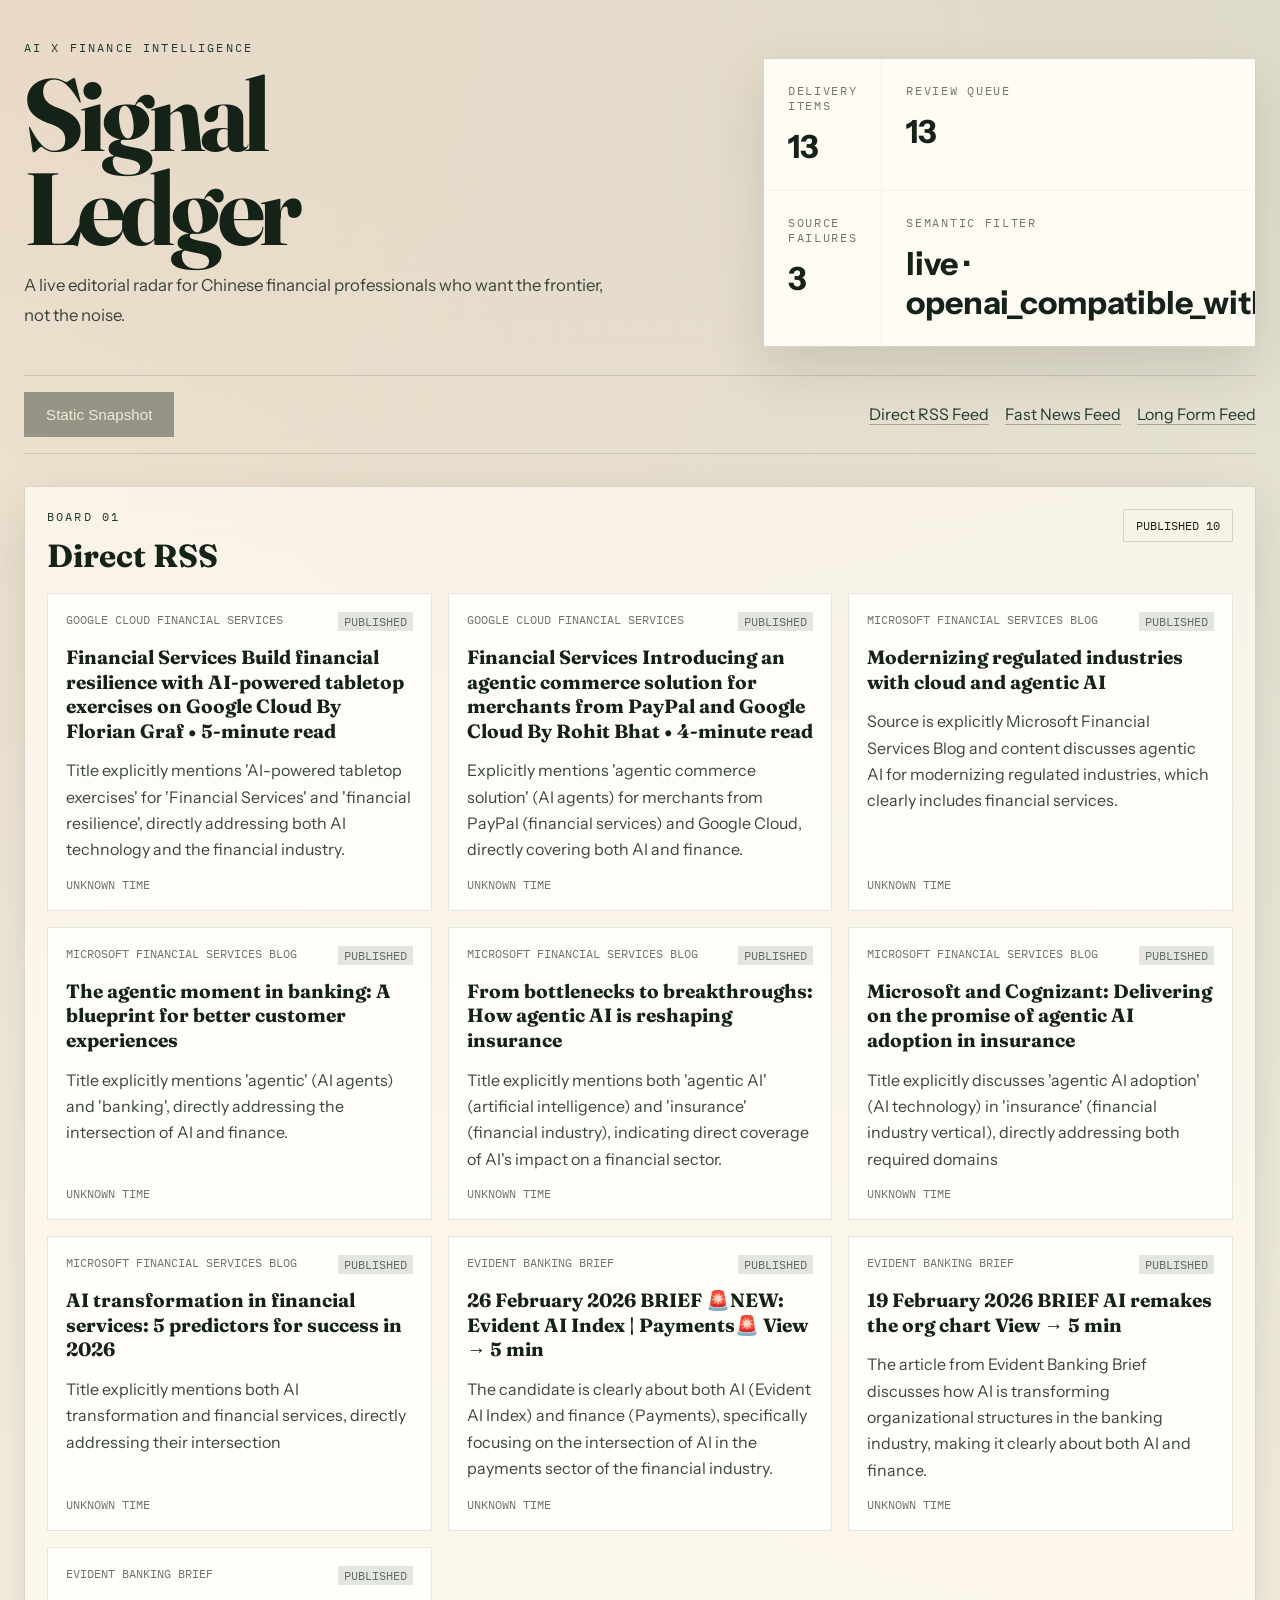
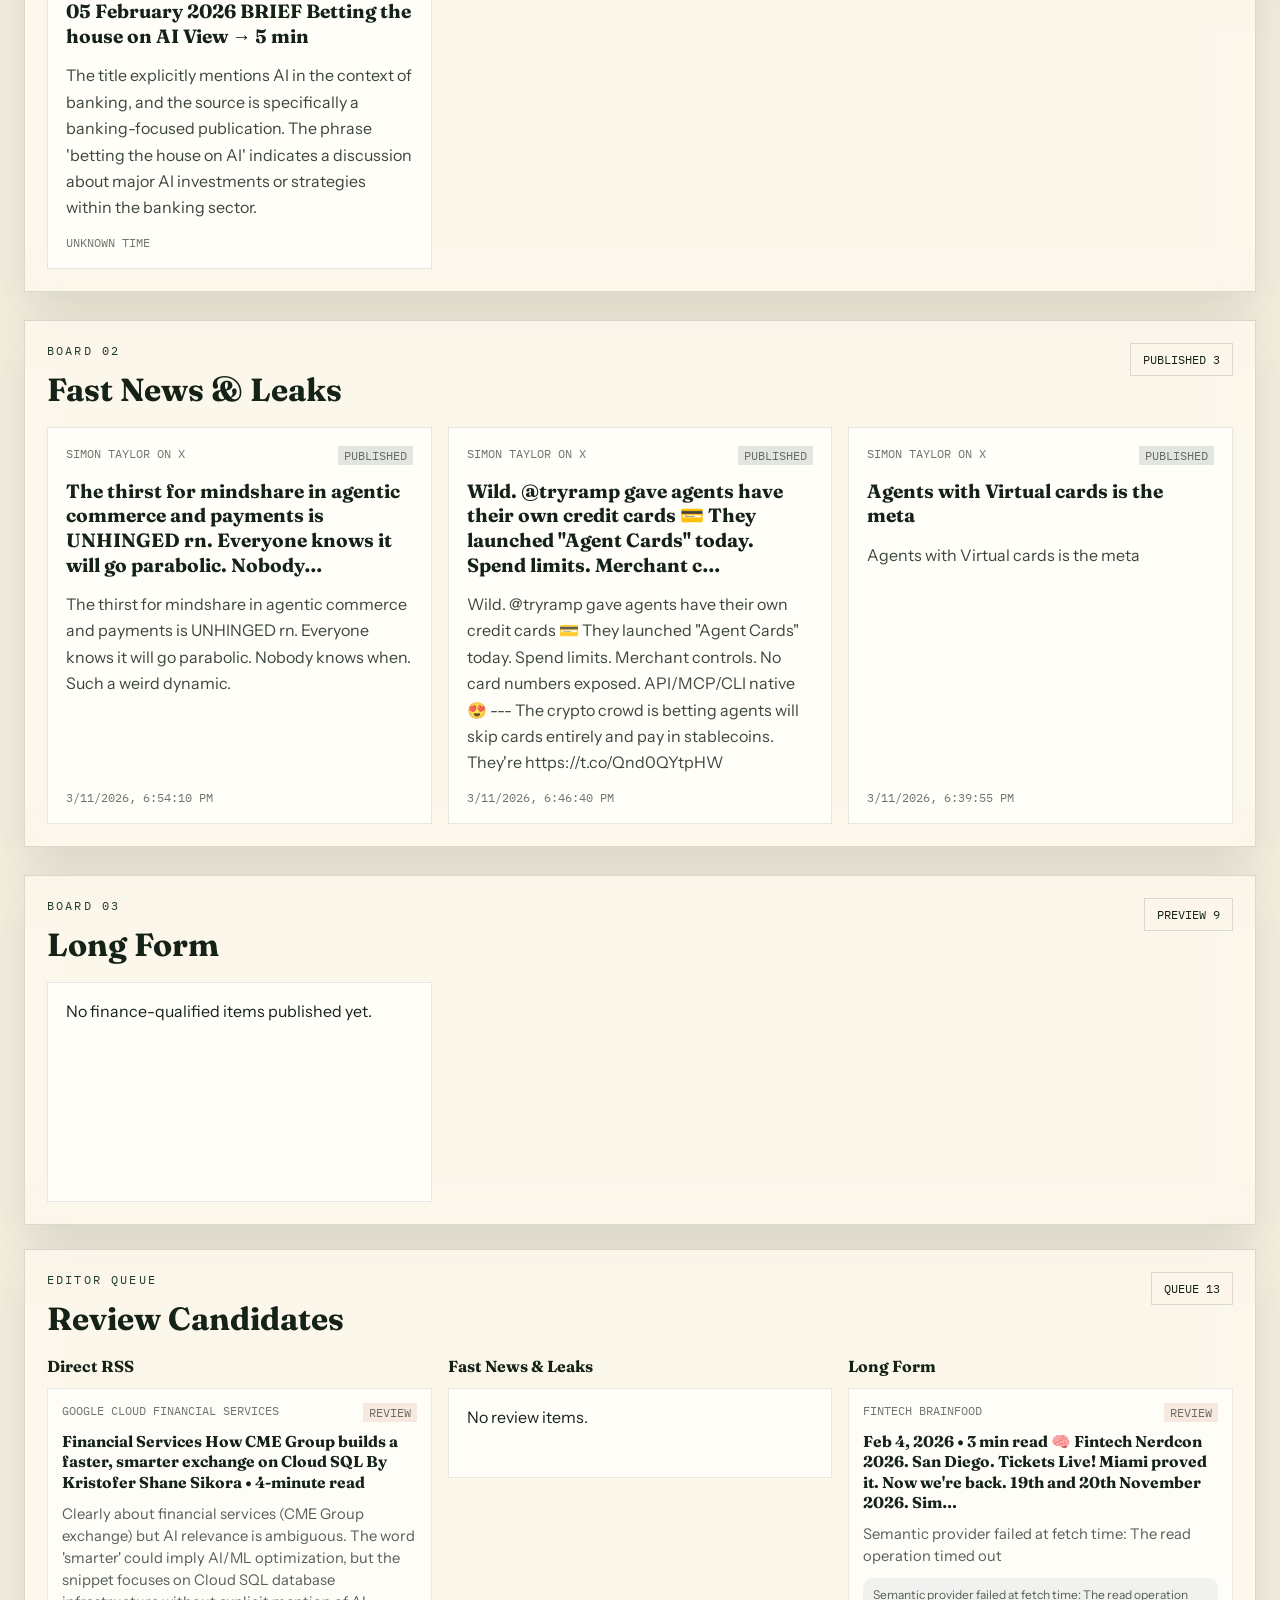
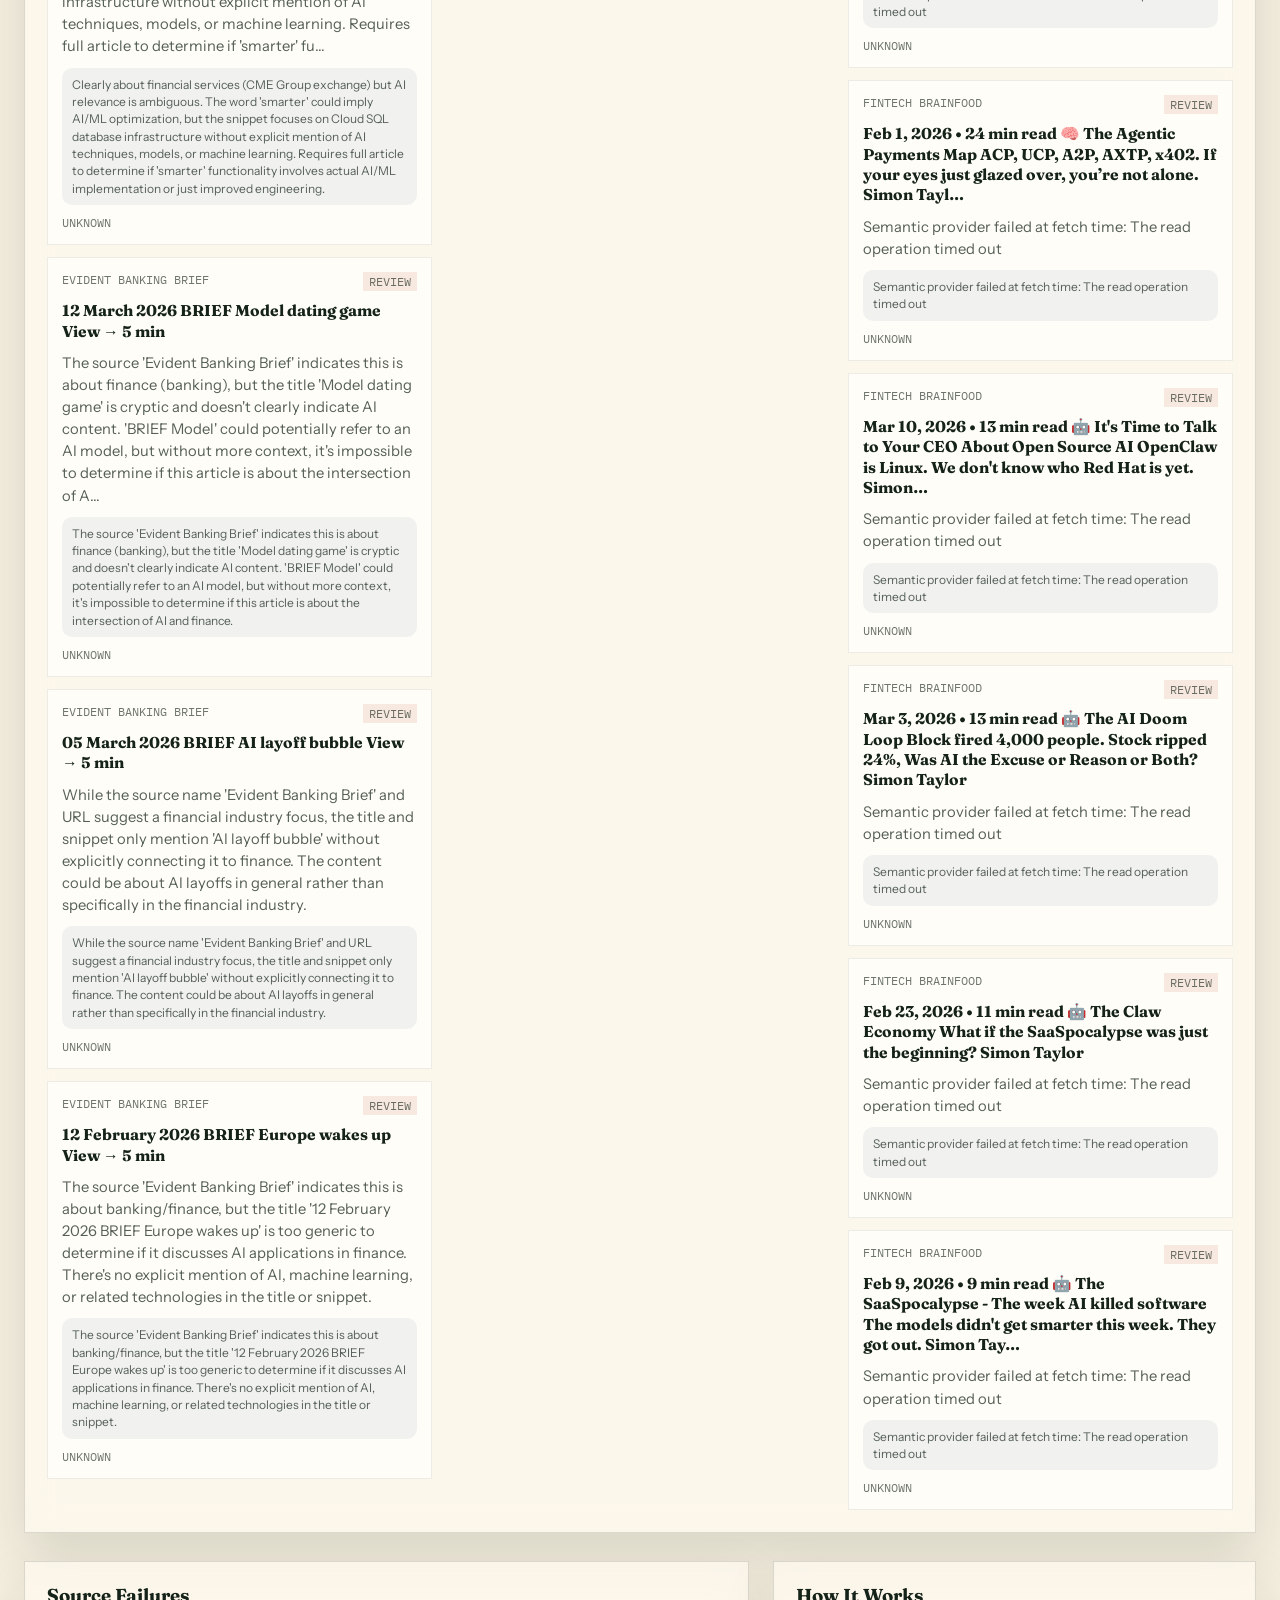
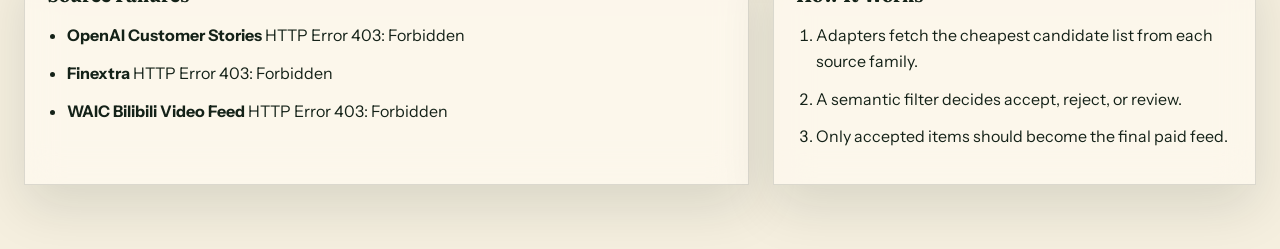
==== docs/index.html @ e7117d26 "Publish latest AI x Finance snapshot" ====
<!doctype html>
<html lang="en">
  <head>
    <meta charset="UTF-8" />
    <meta name="viewport" content="width=device-width, initial-scale=1.0" />
    <title>Signal Ledger</title>
    <link rel="preconnect" href="https://fonts.googleapis.com" />
    <link rel="preconnect" href="https://fonts.gstatic.com" crossorigin />
    <link
      href="https://fonts.googleapis.com/css2?family=Fraunces:opsz,wght@9..144,500;9..144,700&family=IBM+Plex+Mono:wght@400;500&family=Instrument+Sans:wght@400;500;600&display=swap"
      rel="stylesheet"
    />
    <link rel="stylesheet" href="./assets/styles.css" />
  </head>
  <body>
    <div class="noise"></div>
    <main class="shell">
      <section class="hero">
        <div class="hero-copy">
          <p class="eyebrow">AI x Finance Intelligence</p>
          <h1>Signal Ledger</h1>
          <p class="lede">
            A live editorial radar for Chinese financial professionals who want
            the frontier, not the noise.
          </p>
        </div>
        <div class="hero-panel">
          <div class="stat">
            <span class="stat-label">Delivery Items</span>
            <strong id="total-delivery">0</strong>
          </div>
          <div class="stat">
            <span class="stat-label">Review Queue</span>
            <strong id="total-review">0</strong>
          </div>
          <div class="stat">
            <span class="stat-label">Source Failures</span>
            <strong id="total-failures">0</strong>
          </div>
          <div class="stat">
            <span class="stat-label">Semantic Filter</span>
            <strong id="provider-status">offline</strong>
          </div>
        </div>
      </section>

      <section class="controls">
        <button id="refresh-button" class="primary">Refresh Pipeline</button>
        <div class="feed-links">
          <a href="./feeds/direct_rss.xml" target="_blank">Direct RSS Feed</a>
          <a href="./feeds/fast_news_and_leaks.xml" target="_blank">Fast News Feed</a>
          <a href="./feeds/long_form.xml" target="_blank">Long Form Feed</a>
        </div>
      </section>

      <section class="boards">
        <article class="board">
          <div class="board-head">
            <div>
              <p class="board-tag">Board 01</p>
              <h2>Direct RSS</h2>
            </div>
            <span class="board-status" id="direct-status">Preview</span>
          </div>
          <div class="card-grid" id="direct_rss"></div>
        </article>

        <article class="board">
          <div class="board-head">
            <div>
              <p class="board-tag">Board 02</p>
              <h2>Fast News & Leaks</h2>
            </div>
            <span class="board-status" id="fast-status">Preview</span>
          </div>
          <div class="card-grid" id="fast_news_and_leaks"></div>
        </article>

        <article class="board">
          <div class="board-head">
            <div>
              <p class="board-tag">Board 03</p>
              <h2>Long Form</h2>
            </div>
            <span class="board-status" id="long-status">Preview</span>
          </div>
          <div class="card-grid" id="long_form"></div>
        </article>
      </section>

      <section class="boards secondary-boards">
        <article class="board review-board">
          <div class="board-head">
            <div>
              <p class="board-tag">Editor Queue</p>
              <h2>Review Candidates</h2>
            </div>
            <span class="board-status" id="review-status">Queue</span>
          </div>
          <div class="review-grid">
            <div class="review-column">
              <h3>Direct RSS</h3>
              <div class="mini-grid" id="direct_rss_review"></div>
            </div>
            <div class="review-column">
              <h3>Fast News & Leaks</h3>
              <div class="mini-grid" id="fast_news_and_leaks_review"></div>
            </div>
            <div class="review-column">
              <h3>Long Form</h3>
              <div class="mini-grid" id="long_form_review"></div>
            </div>
          </div>
        </article>
      </section>

      <section class="footer-panels">
        <article class="panel">
          <h3>Source Failures</h3>
          <ul id="failures"></ul>
        </article>
        <article class="panel">
          <h3>How It Works</h3>
          <ol>
            <li>Adapters fetch the cheapest candidate list from each source family.</li>
            <li>A semantic filter decides accept, reject, or review.</li>
            <li>Only accepted items should become the final paid feed.</li>
          </ol>
        </article>
      </section>
    </main>
    <script src="./assets/app.js" defer></script>
  </body>
</html>
---- docs/assets/styles.css ----
:root {
  --paper: #f5efdf;
  --ink: #142218;
  --forest: #1f3a2f;
  --oxide: #bc5f3c;
  --line: rgba(20, 34, 24, 0.14);
  --panel: rgba(255, 250, 240, 0.72);
  --shadow: 0 22px 50px rgba(20, 34, 24, 0.12);
}

* {
  box-sizing: border-box;
}

body {
  margin: 0;
  font-family: "Instrument Sans", "Avenir Next", sans-serif;
  background:
    radial-gradient(circle at top left, rgba(188, 95, 60, 0.12), transparent 28%),
    radial-gradient(circle at top right, rgba(31, 58, 47, 0.1), transparent 32%),
    var(--paper);
  color: var(--ink);
}

.noise {
  position: fixed;
  inset: 0;
  pointer-events: none;
  opacity: 0.08;
  background-image:
    linear-gradient(rgba(20, 34, 24, 0.12) 1px, transparent 1px),
    linear-gradient(90deg, rgba(20, 34, 24, 0.08) 1px, transparent 1px);
  background-size: 24px 24px;
  mask-image: radial-gradient(circle at center, black, transparent 80%);
}

.shell {
  max-width: 1320px;
  margin: 0 auto;
  padding: 40px 24px 64px;
}

.hero {
  display: grid;
  grid-template-columns: 1.3fr 0.9fr;
  gap: 28px;
  align-items: end;
}

.eyebrow,
.board-tag {
  margin: 0 0 12px;
  text-transform: uppercase;
  letter-spacing: 0.18em;
  font-size: 12px;
  color: var(--forest);
  font-family: "IBM Plex Mono", monospace;
}

h1,
h2,
h3,
h4 {
  font-family: "Fraunces", "Iowan Old Style", serif;
  margin: 0;
}

h1 {
  font-size: clamp(3.6rem, 8vw, 6.8rem);
  line-height: 0.92;
  letter-spacing: -0.05em;
  max-width: 8ch;
}

.lede {
  max-width: 54ch;
  margin-top: 16px;
  font-size: 1.05rem;
  line-height: 1.75;
  color: rgba(20, 34, 24, 0.82);
}

.hero-panel,
.board,
.panel {
  background: var(--panel);
  border: 1px solid var(--line);
  box-shadow: var(--shadow);
  backdrop-filter: blur(18px);
}

.hero-panel {
  display: grid;
  grid-template-columns: repeat(2, 1fr);
  gap: 1px;
  overflow: hidden;
}

.stat {
  padding: 24px;
  background: rgba(255, 252, 246, 0.92);
}

.stat-label {
  display: block;
  margin-bottom: 14px;
  font-size: 12px;
  text-transform: uppercase;
  letter-spacing: 0.14em;
  color: rgba(20, 34, 24, 0.6);
  font-family: "IBM Plex Mono", monospace;
}

.stat strong {
  font-size: 2rem;
}

.controls {
  display: flex;
  justify-content: space-between;
  align-items: center;
  gap: 16px;
  margin: 28px 0 32px;
  padding: 16px 0;
  border-top: 1px solid var(--line);
  border-bottom: 1px solid var(--line);
}

.primary {
  border: none;
  background: var(--ink);
  color: var(--paper);
  padding: 14px 22px;
  font-size: 0.95rem;
  cursor: pointer;
}

.primary:hover {
  background: var(--forest);
}

.primary:disabled {
  cursor: not-allowed;
  opacity: 0.72;
  background: rgba(20, 34, 24, 0.55);
}

.feed-links {
  display: flex;
  gap: 16px;
  flex-wrap: wrap;
}

.feed-links a {
  color: var(--forest);
  text-decoration: none;
  border-bottom: 1px solid rgba(31, 58, 47, 0.35);
}

.boards {
  display: grid;
  gap: 28px;
}

.secondary-boards {
  margin-top: 24px;
}

.board {
  padding: 22px;
}

.board-head {
  display: flex;
  justify-content: space-between;
  gap: 16px;
  align-items: flex-start;
  margin-bottom: 18px;
}

.board-head h2 {
  font-size: 2rem;
}

.board-status {
  padding: 8px 12px;
  border: 1px solid var(--line);
  font-family: "IBM Plex Mono", monospace;
  font-size: 12px;
  text-transform: uppercase;
}

.card-grid {
  display: grid;
  grid-template-columns: repeat(3, minmax(0, 1fr));
  gap: 16px;
}

.review-grid {
  display: grid;
  grid-template-columns: repeat(3, minmax(0, 1fr));
  gap: 16px;
}

.review-column h3 {
  margin-bottom: 12px;
  font-size: 1rem;
}

.mini-grid {
  display: grid;
  gap: 12px;
}

.card,
.empty {
  min-height: 220px;
  padding: 18px;
  background: rgba(255, 254, 250, 0.88);
  border: 1px solid rgba(20, 34, 24, 0.1);
  text-decoration: none;
  color: inherit;
  display: flex;
  flex-direction: column;
  gap: 14px;
  transition: transform 180ms ease, border-color 180ms ease;
}

.mini-card {
  padding: 14px;
  min-height: 140px;
  background: rgba(255, 254, 250, 0.82);
  border: 1px solid rgba(20, 34, 24, 0.08);
  text-decoration: none;
  color: inherit;
  display: flex;
  flex-direction: column;
  gap: 10px;
}

.card:hover {
  transform: translateY(-2px);
  border-color: rgba(188, 95, 60, 0.5);
}

.mini-card h4 {
  font-size: 0.98rem;
  line-height: 1.3;
}

.mini-card p {
  margin: 0;
  line-height: 1.5;
  color: rgba(20, 34, 24, 0.72);
  flex: 1;
  font-size: 0.92rem;
}

.empty.compact {
  min-height: 90px;
}

.card-meta,
.card-foot {
  display: flex;
  justify-content: space-between;
  gap: 12px;
  font-size: 12px;
  font-family: "IBM Plex Mono", monospace;
  text-transform: uppercase;
  color: rgba(20, 34, 24, 0.62);
}

.card h4 {
  font-size: 1.2rem;
  line-height: 1.28;
}

.card p {
  margin: 0;
  line-height: 1.65;
  color: rgba(20, 34, 24, 0.84);
  flex: 1;
}

.reason {
  padding: 8px 10px;
  border-radius: 10px;
  background: rgba(140, 156, 184, 0.12);
  color: rgba(20, 34, 24, 0.7);
  font-size: 12px;
  line-height: 1.45;
}

.bucket {
  padding: 2px 6px;
}

.bucket-published {
  background: rgba(31, 58, 47, 0.12);
}

.bucket-review {
  background: rgba(188, 95, 60, 0.12);
}

.footer-panels {
  display: grid;
  grid-template-columns: 1.2fr 0.8fr;
  gap: 24px;
  margin-top: 28px;
}

.panel {
  padding: 22px;
}

.panel ul,
.panel ol {
  margin: 16px 0 0;
  padding-left: 20px;
}

.panel li {
  margin-bottom: 12px;
  line-height: 1.6;
}

@media (max-width: 980px) {
  .hero,
  .footer-panels,
  .card-grid,
  .review-grid {
    grid-template-columns: 1fr;
  }

  .controls {
    flex-direction: column;
    align-items: flex-start;
  }
}
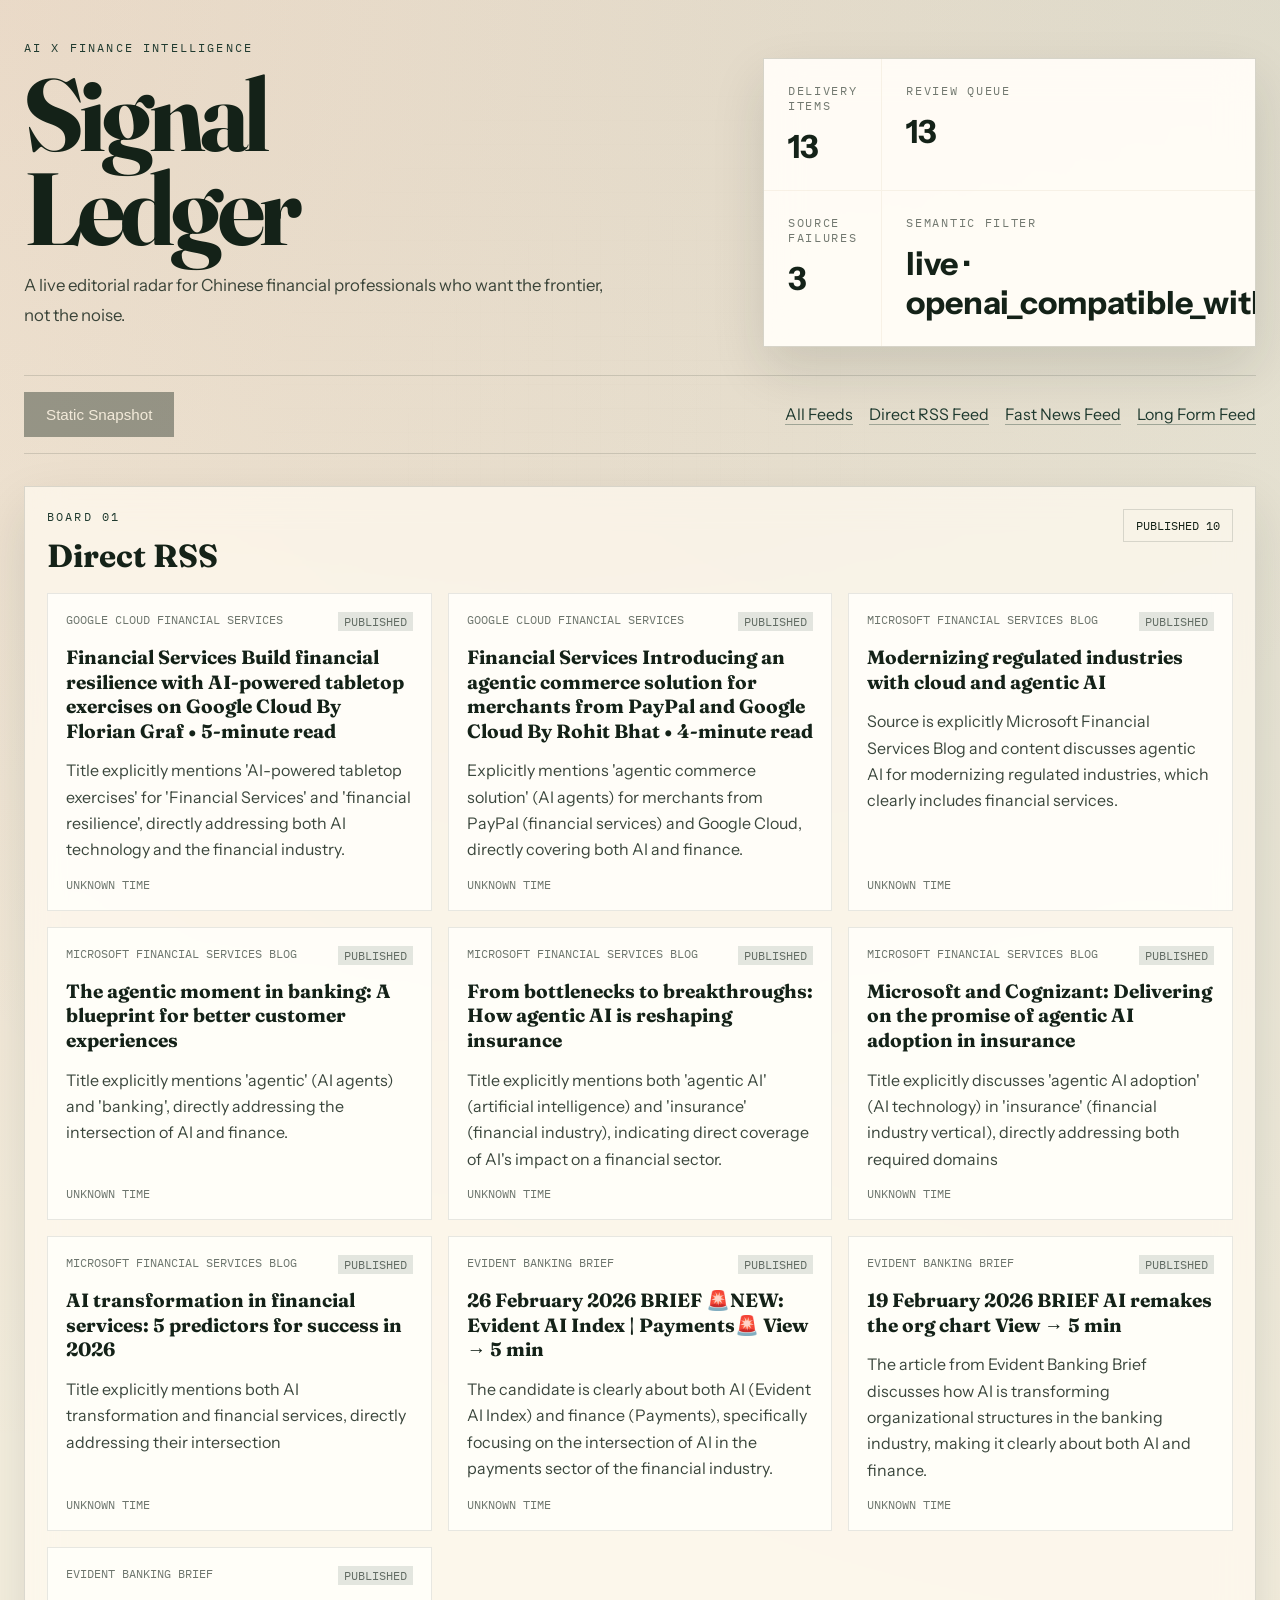
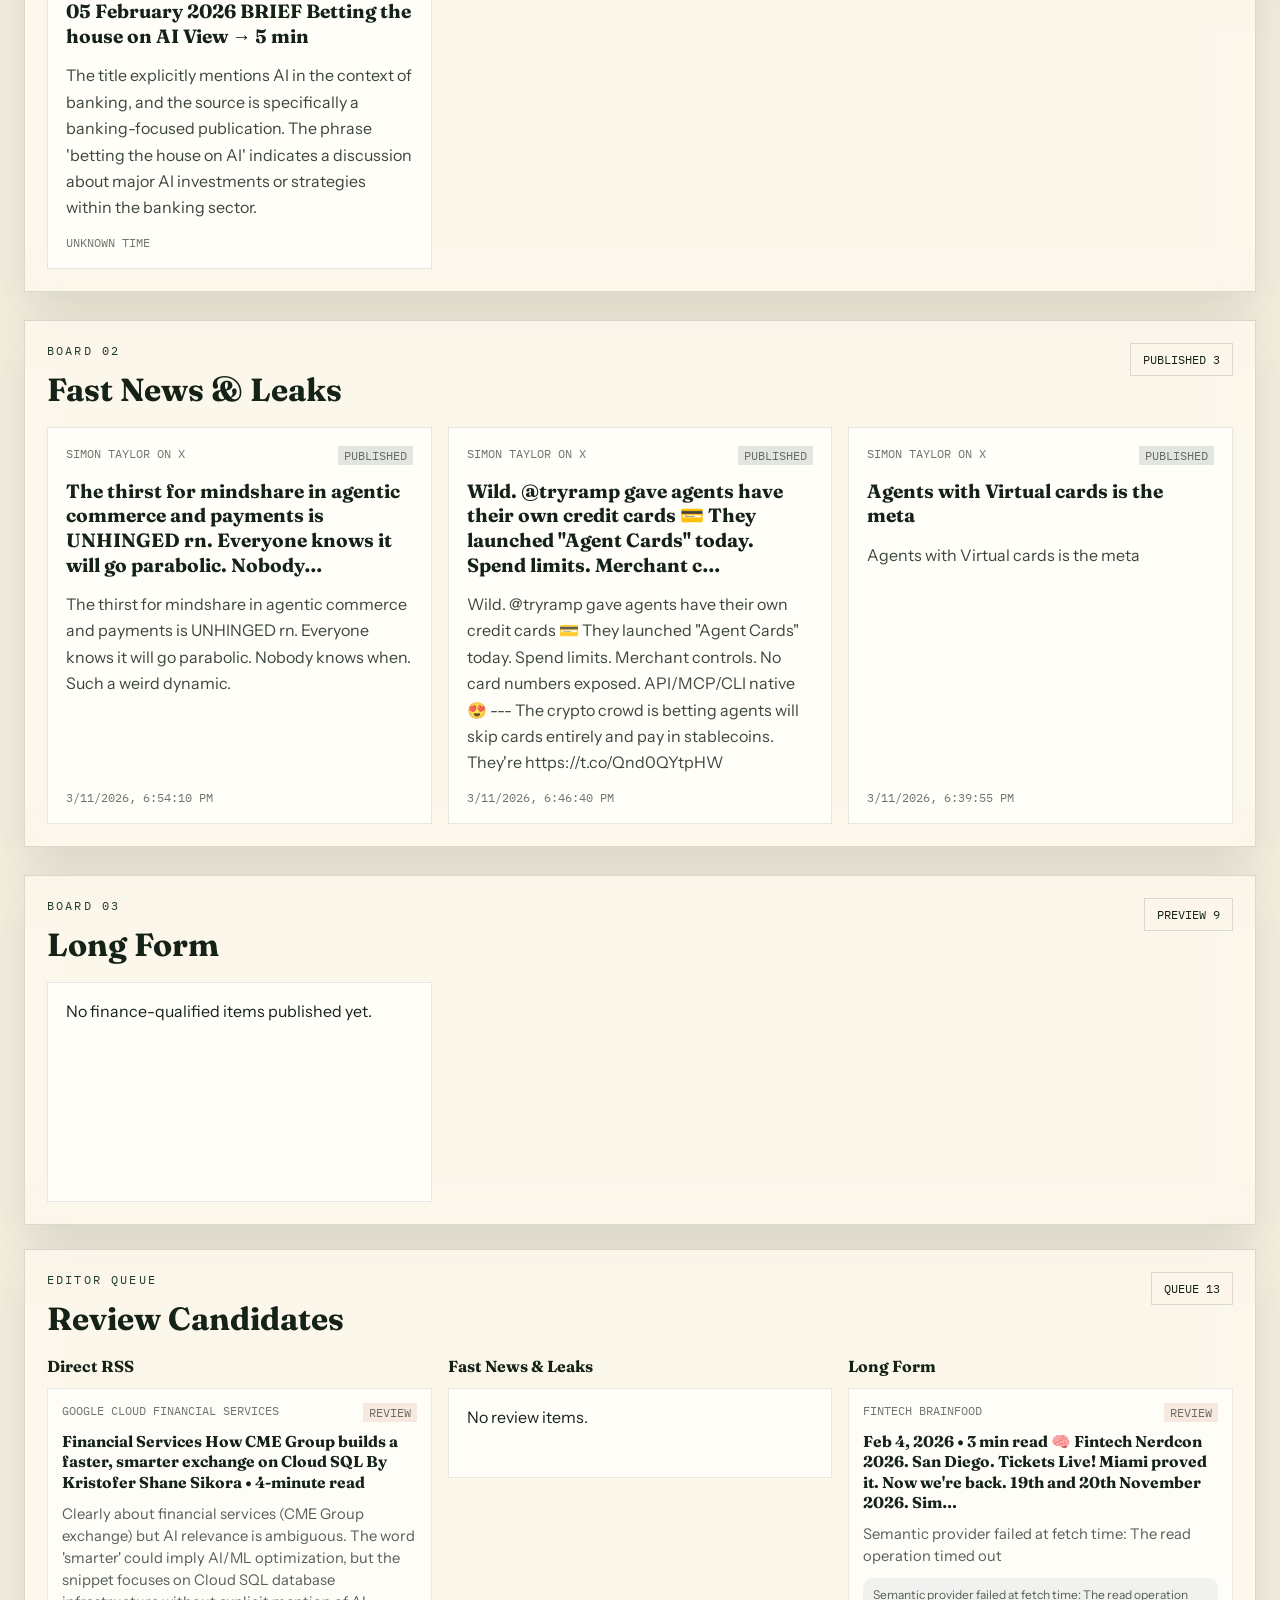
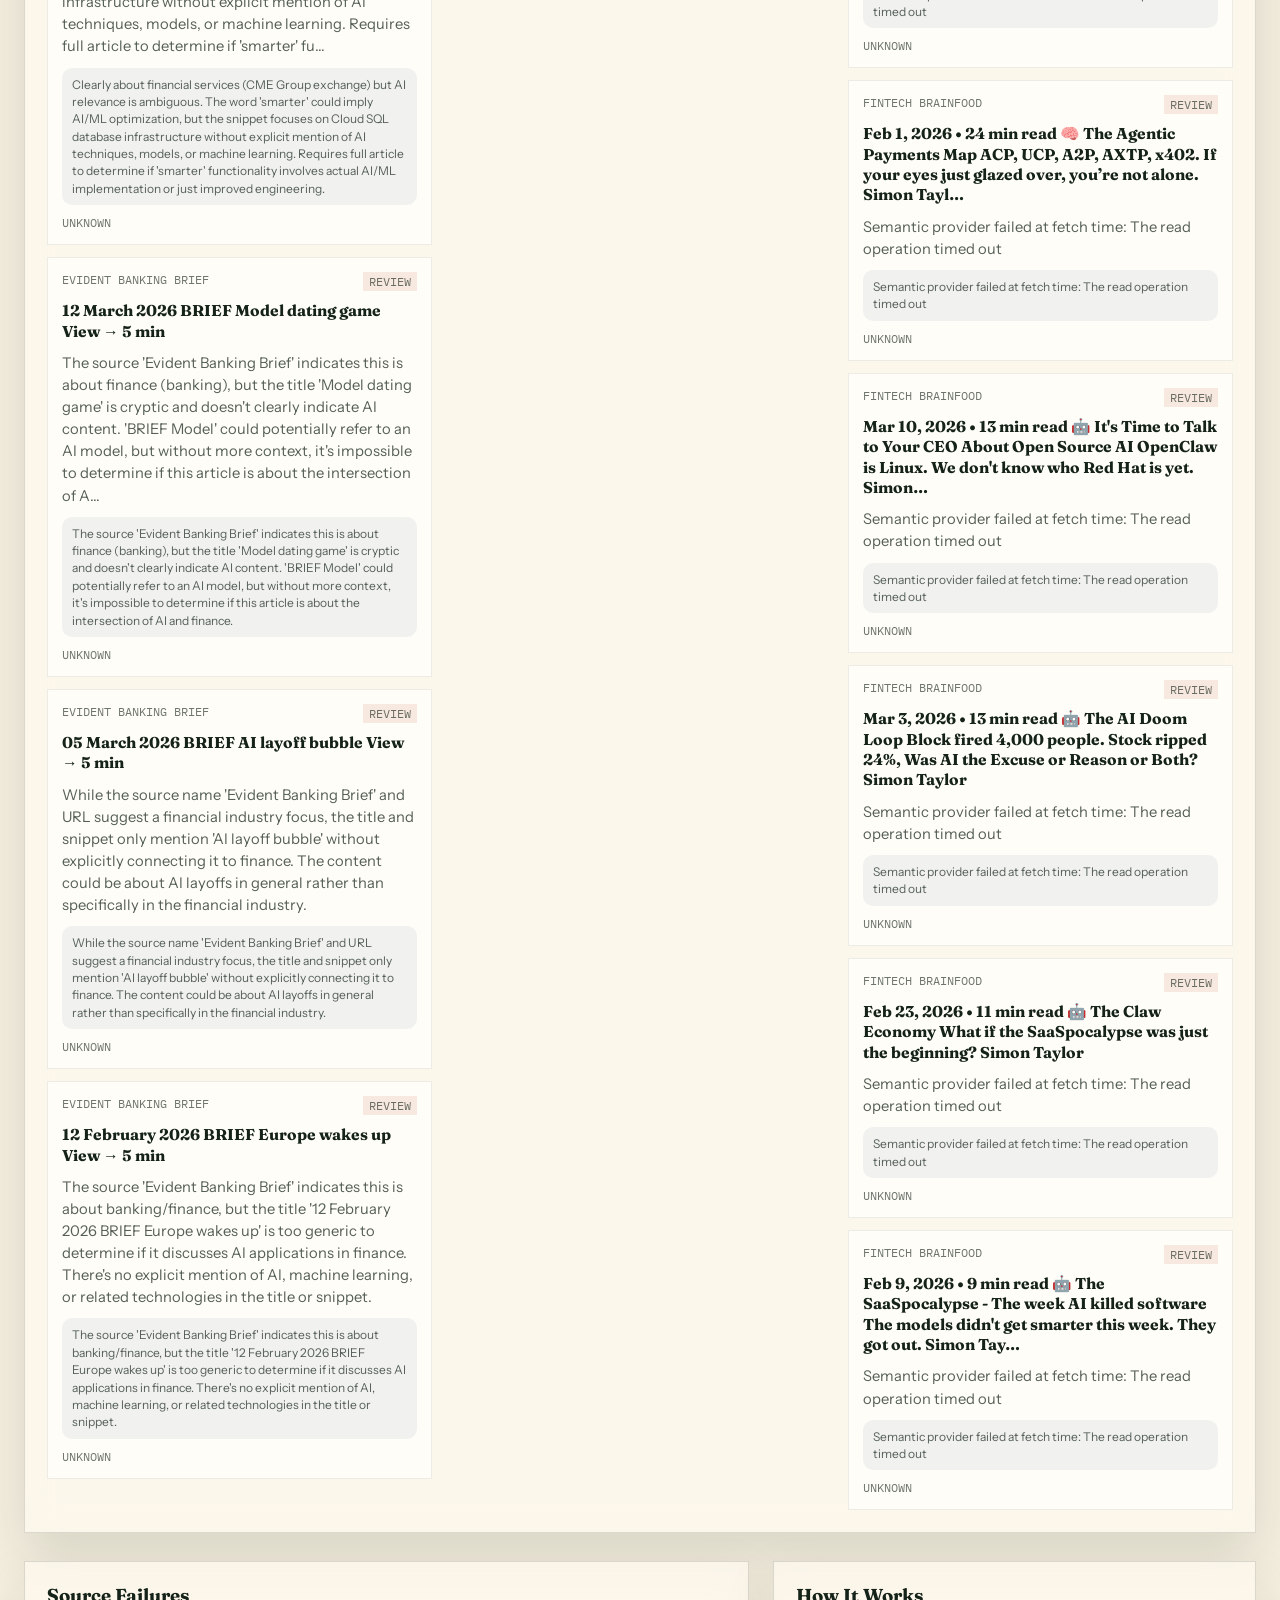
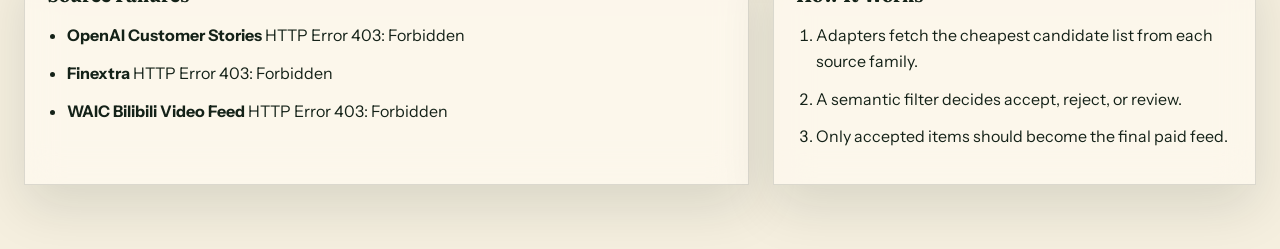
==== commit c537cdf5: "Add combined all feed" ====
--- a/docs/index.html
+++ b/docs/index.html
@@ -47,6 +47,7 @@
       <section class="controls">
         <button id="refresh-button" class="primary">Refresh Pipeline</button>
         <div class="feed-links">
+          <a href="./feeds/all.xml" target="_blank">All Feeds</a>
           <a href="./feeds/direct_rss.xml" target="_blank">Direct RSS Feed</a>
           <a href="./feeds/fast_news_and_leaks.xml" target="_blank">Fast News Feed</a>
           <a href="./feeds/long_form.xml" target="_blank">Long Form Feed</a>
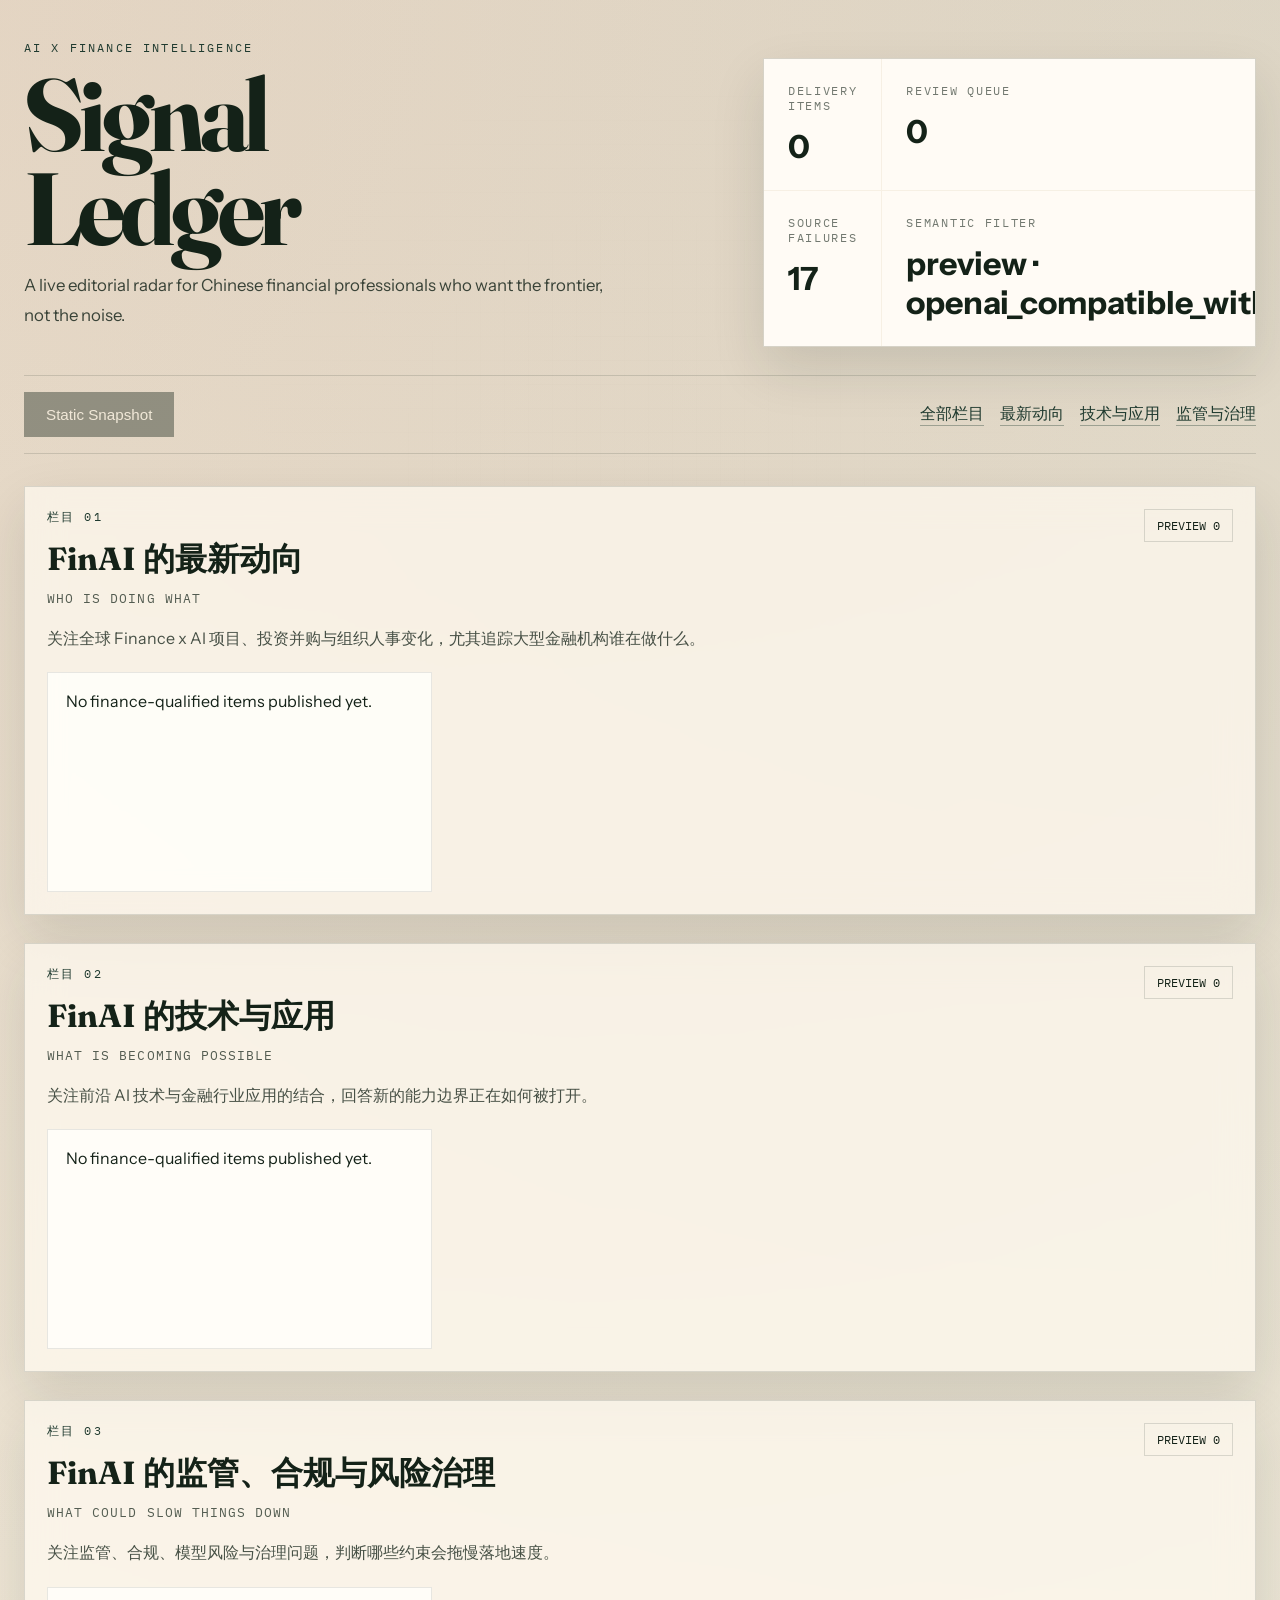
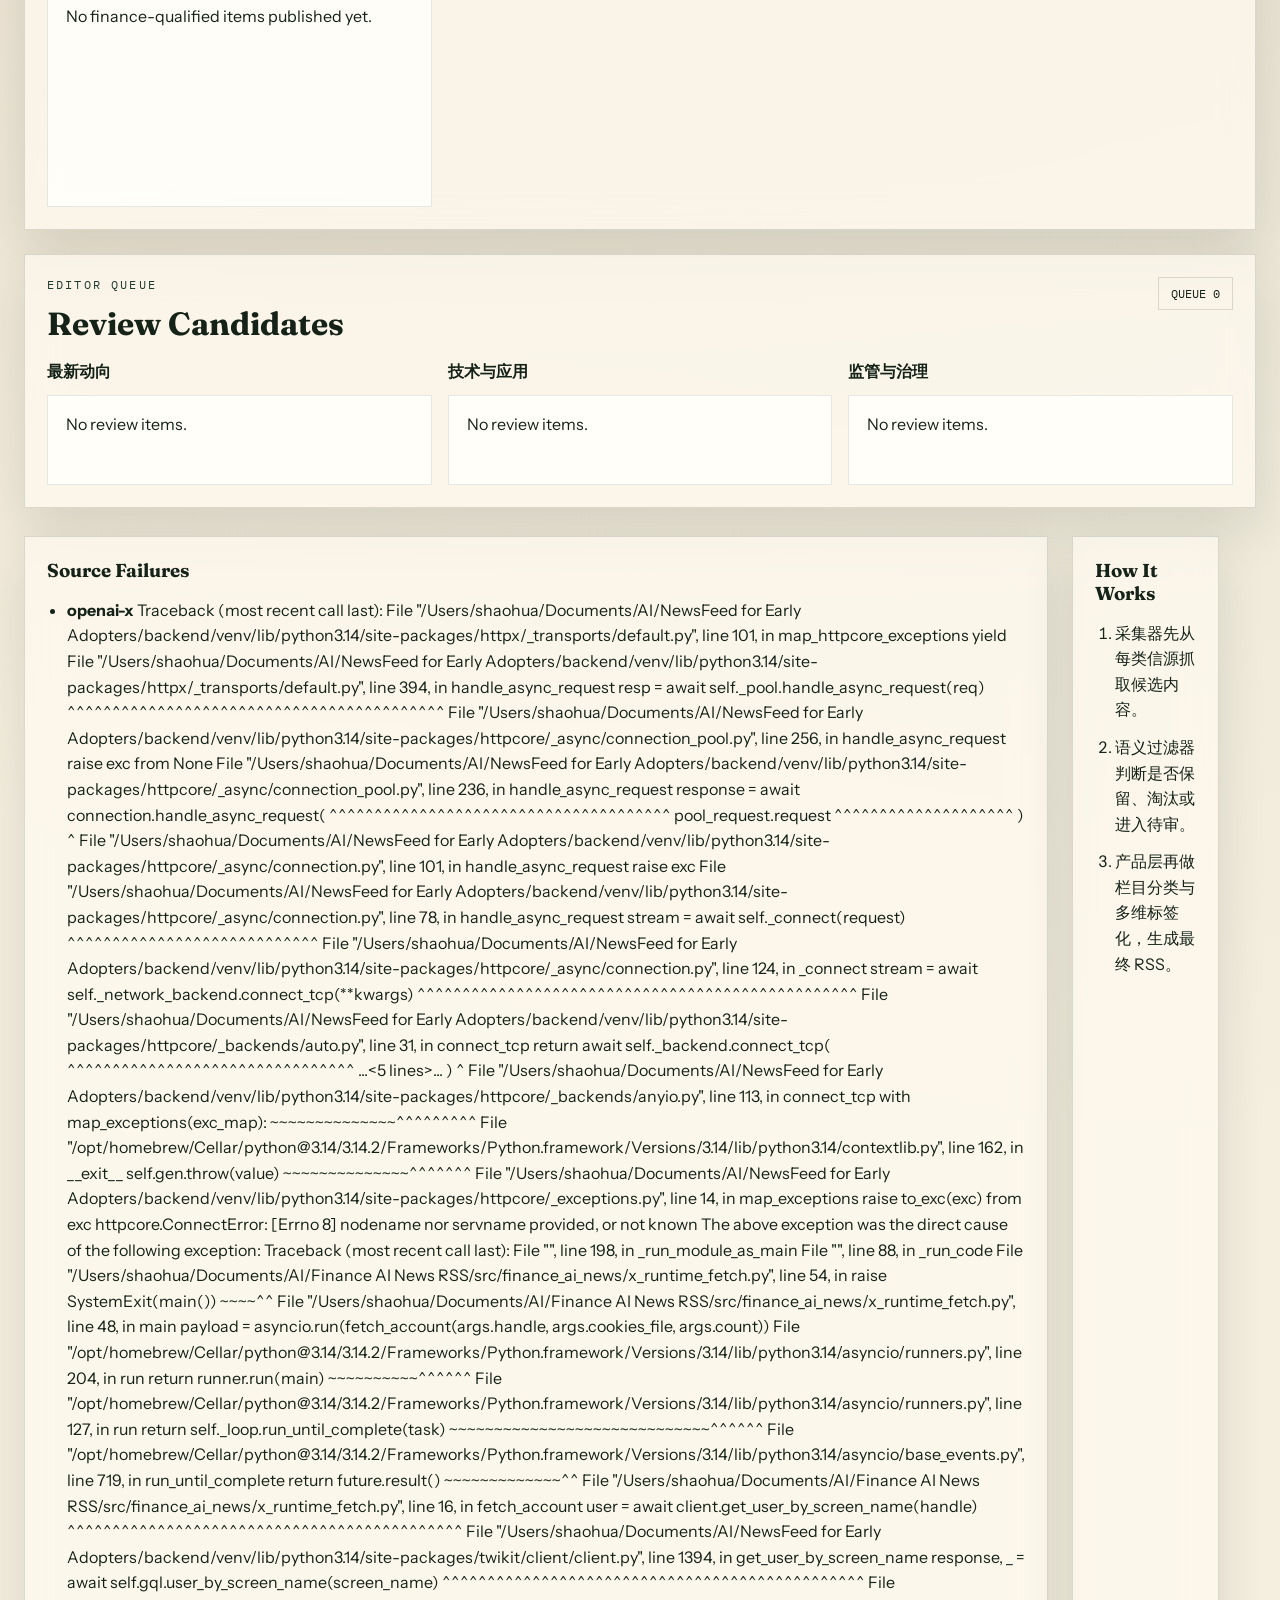
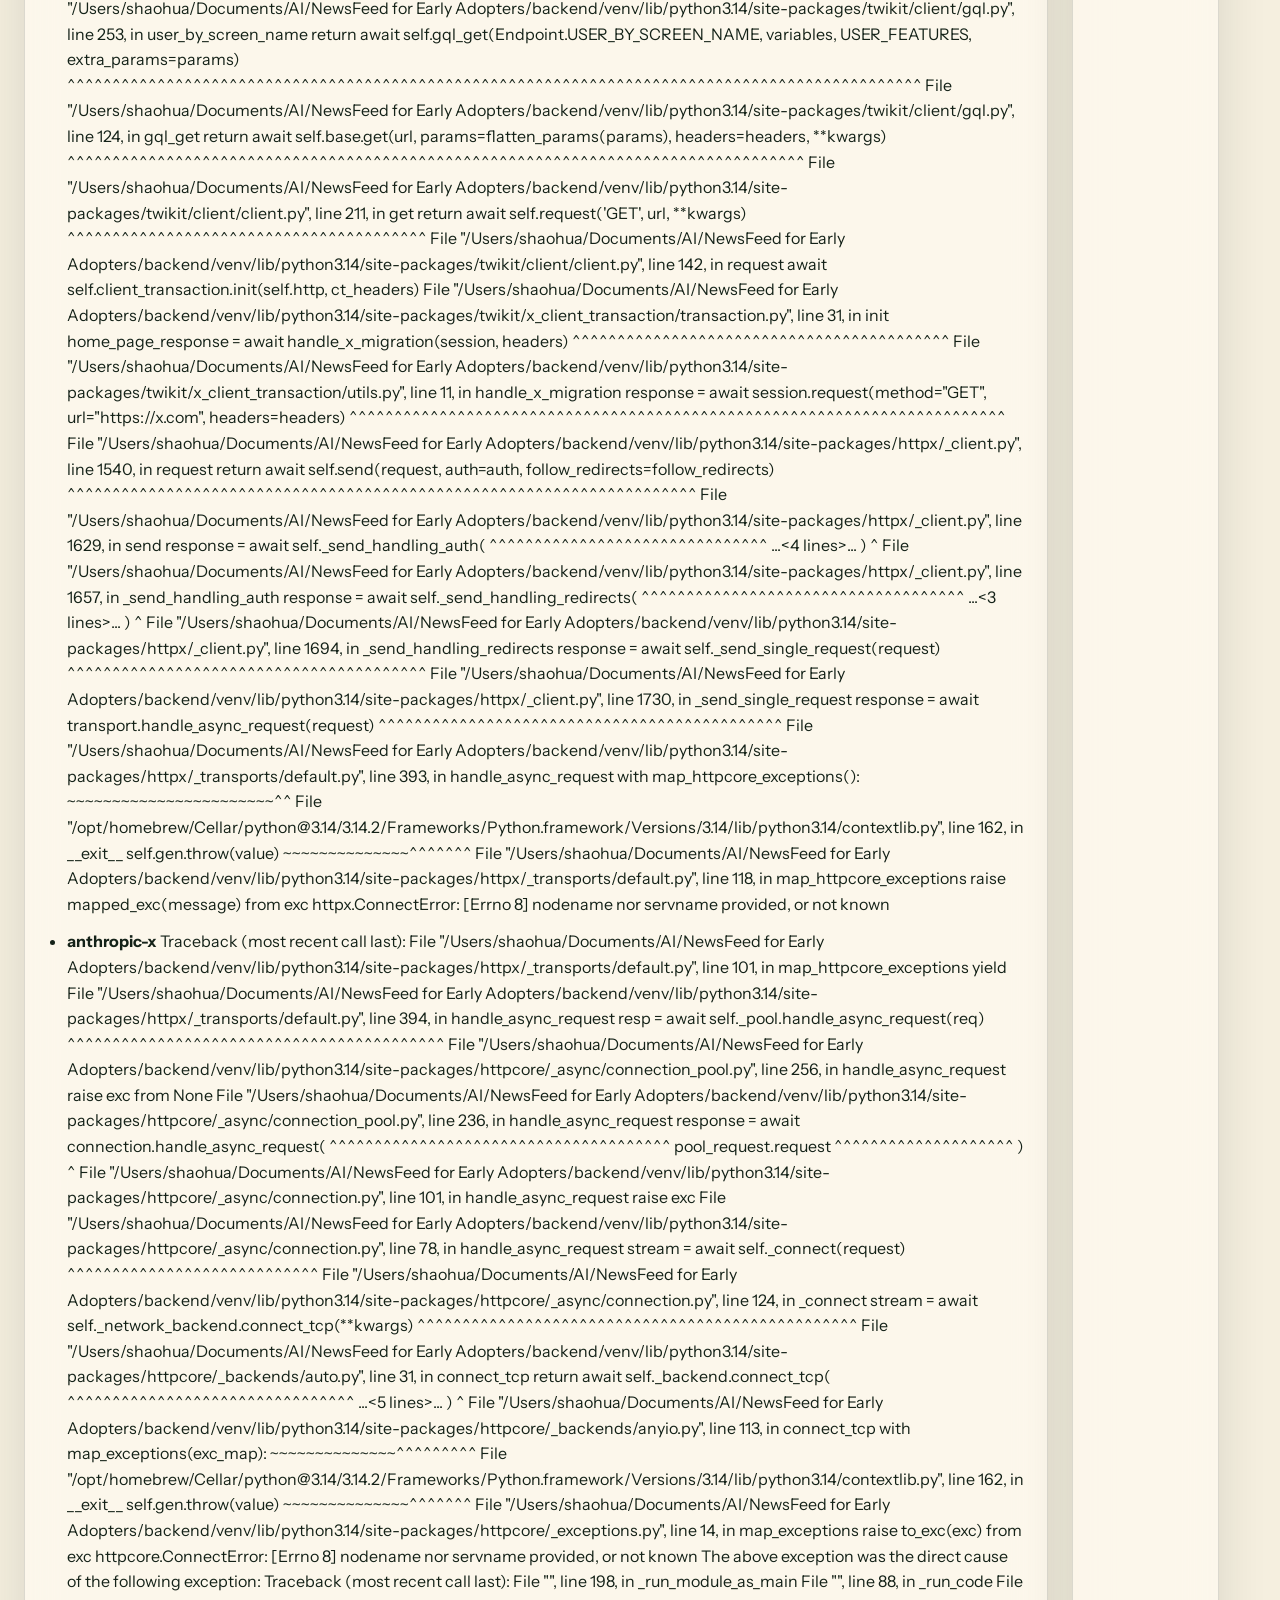
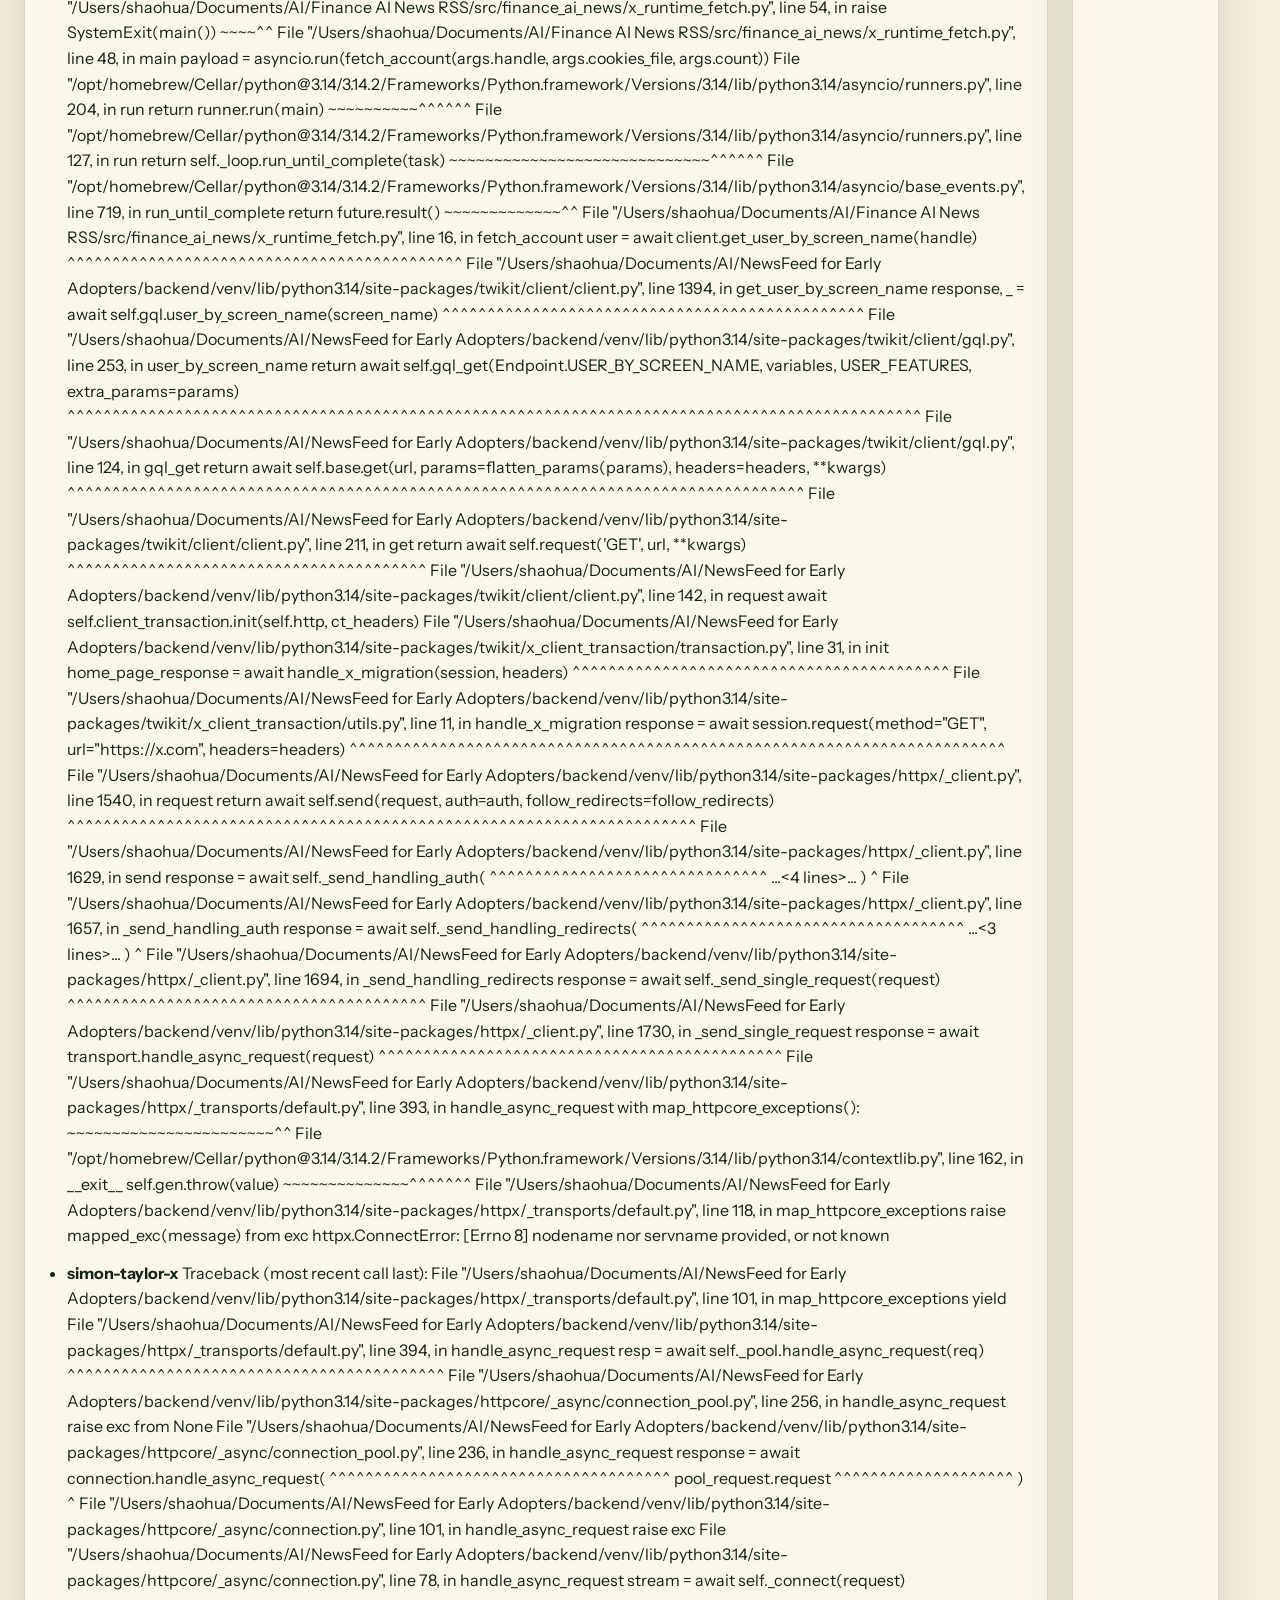
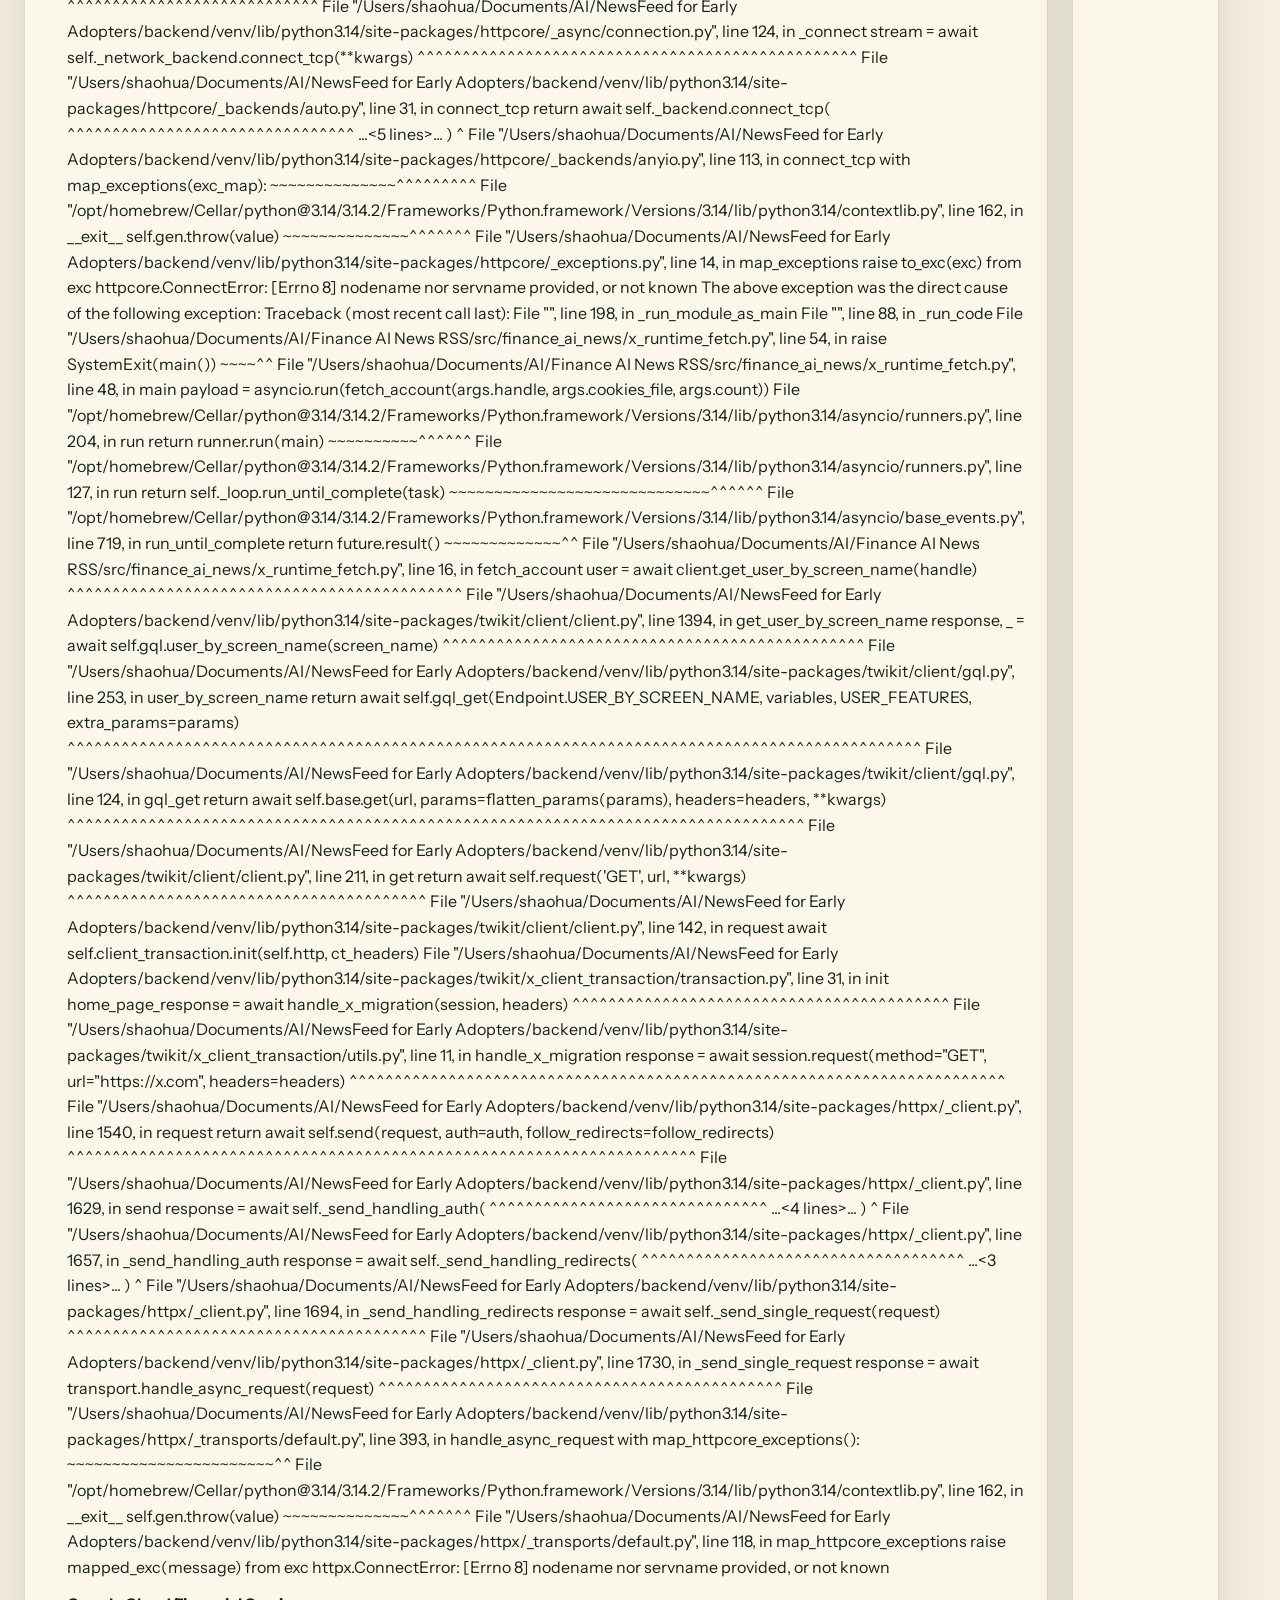
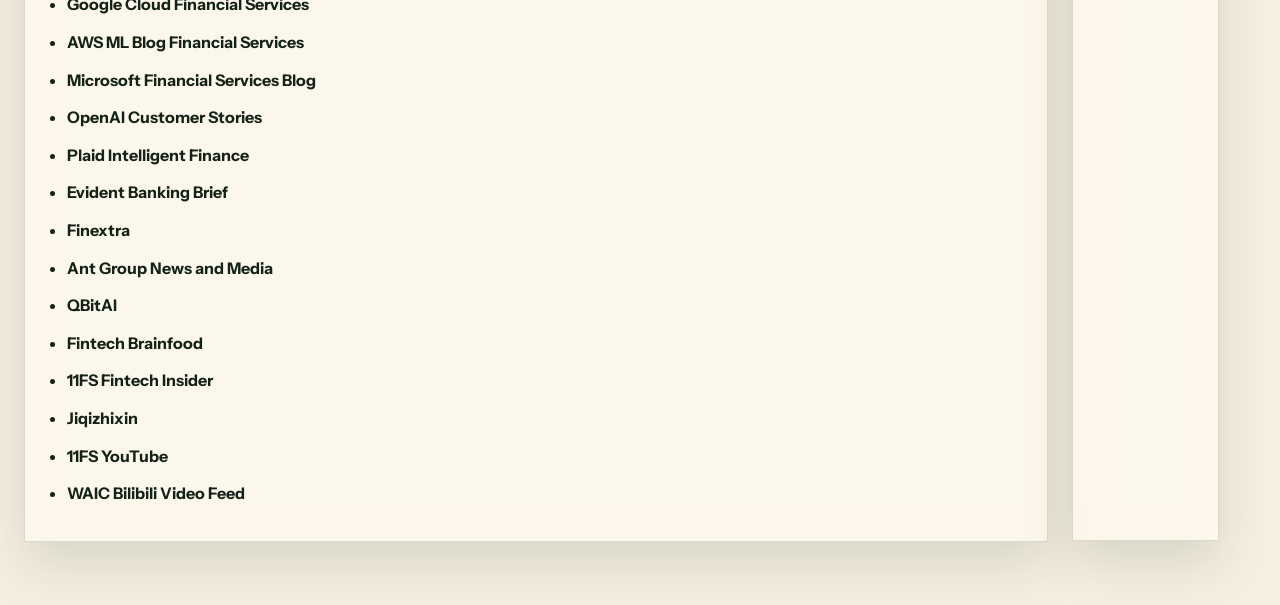
==== commit 1d0a7667: "Fix missing blue RSS links" ====
--- a/docs/index.html
+++ b/docs/index.html
@@ -47,10 +47,10 @@
       <section class="controls">
         <button id="refresh-button" class="primary">Refresh Pipeline</button>
         <div class="feed-links">
-          <a href="./feeds/all.xml" target="_blank">All Feeds</a>
-          <a href="./feeds/direct_rss.xml" target="_blank">Direct RSS Feed</a>
-          <a href="./feeds/fast_news_and_leaks.xml" target="_blank">Fast News Feed</a>
-          <a href="./feeds/long_form.xml" target="_blank">Long Form Feed</a>
+          <a href="./feeds/all.xml" target="_blank">全部栏目</a>
+          <a href="./feeds/direct_rss.xml" target="_blank">最新动向</a>
+          <a href="./feeds/fast_news_and_leaks.xml" target="_blank">技术与应用</a>
+          <a href="./feeds/long_form.xml" target="_blank">监管与治理</a>
         </div>
       </section>
 
@@ -58,33 +58,39 @@
         <article class="board">
           <div class="board-head">
             <div>
-              <p class="board-tag">Board 01</p>
-              <h2>Direct RSS</h2>
+              <p class="board-tag" id="direct-tag">栏目 01</p>
+              <h2 id="direct-title">FinAI 的最新动向</h2>
+              <p class="board-subtitle" id="direct-subtitle">Who is Doing What</p>
             </div>
             <span class="board-status" id="direct-status">Preview</span>
           </div>
+          <p class="board-description" id="direct-description"></p>
           <div class="card-grid" id="direct_rss"></div>
         </article>
 
         <article class="board">
           <div class="board-head">
             <div>
-              <p class="board-tag">Board 02</p>
-              <h2>Fast News & Leaks</h2>
+              <p class="board-tag" id="fast-tag">栏目 02</p>
+              <h2 id="fast-title">FinAI 的技术与应用</h2>
+              <p class="board-subtitle" id="fast-subtitle">What is Becoming Possible</p>
             </div>
             <span class="board-status" id="fast-status">Preview</span>
           </div>
+          <p class="board-description" id="fast-description"></p>
           <div class="card-grid" id="fast_news_and_leaks"></div>
         </article>
 
         <article class="board">
           <div class="board-head">
             <div>
-              <p class="board-tag">Board 03</p>
-              <h2>Long Form</h2>
+              <p class="board-tag" id="long-tag">栏目 03</p>
+              <h2 id="long-title">FinAI 的监管、合规与风险治理</h2>
+              <p class="board-subtitle" id="long-subtitle">What Could Slow Things Down</p>
             </div>
             <span class="board-status" id="long-status">Preview</span>
           </div>
+          <p class="board-description" id="long-description"></p>
           <div class="card-grid" id="long_form"></div>
         </article>
       </section>
@@ -100,15 +106,15 @@
           </div>
           <div class="review-grid">
             <div class="review-column">
-              <h3>Direct RSS</h3>
+              <h3>最新动向</h3>
               <div class="mini-grid" id="direct_rss_review"></div>
             </div>
             <div class="review-column">
-              <h3>Fast News & Leaks</h3>
+              <h3>技术与应用</h3>
               <div class="mini-grid" id="fast_news_and_leaks_review"></div>
             </div>
             <div class="review-column">
-              <h3>Long Form</h3>
+              <h3>监管与治理</h3>
               <div class="mini-grid" id="long_form_review"></div>
             </div>
           </div>
@@ -123,9 +129,9 @@
         <article class="panel">
           <h3>How It Works</h3>
           <ol>
-            <li>Adapters fetch the cheapest candidate list from each source family.</li>
-            <li>A semantic filter decides accept, reject, or review.</li>
-            <li>Only accepted items should become the final paid feed.</li>
+            <li>采集器先从每类信源抓取候选内容。</li>
+            <li>语义过滤器判断是否保留、淘汰或进入待审。</li>
+            <li>产品层再做栏目分类与多维标签化，生成最终 RSS。</li>
           </ol>
         </article>
       </section>
--- a/docs/assets/styles.css
+++ b/docs/assets/styles.css
@@ -182,6 +182,22 @@
   font-size: 2rem;
 }
 
+.board-subtitle {
+  margin: 8px 0 0;
+  color: rgba(20, 34, 24, 0.72);
+  font-family: "IBM Plex Mono", monospace;
+  font-size: 0.82rem;
+  text-transform: uppercase;
+  letter-spacing: 0.08em;
+}
+
+.board-description {
+  margin: 0 0 20px;
+  max-width: 72ch;
+  color: rgba(20, 34, 24, 0.78);
+  line-height: 1.7;
+}
+
 .board-status {
   padding: 8px 12px;
   border: 1px solid var(--line);
@@ -218,7 +234,6 @@
   padding: 18px;
   background: rgba(255, 254, 250, 0.88);
   border: 1px solid rgba(20, 34, 24, 0.1);
-  text-decoration: none;
   color: inherit;
   display: flex;
   flex-direction: column;
@@ -231,7 +246,6 @@
   min-height: 140px;
   background: rgba(255, 254, 250, 0.82);
   border: 1px solid rgba(20, 34, 24, 0.08);
-  text-decoration: none;
   color: inherit;
   display: flex;
   flex-direction: column;
@@ -264,11 +278,26 @@
 .card-foot {
   display: flex;
   justify-content: space-between;
+  align-items: flex-end;
   gap: 12px;
   font-size: 12px;
   font-family: "IBM Plex Mono", monospace;
   text-transform: uppercase;
   color: rgba(20, 34, 24, 0.62);
+}
+
+.source-link {
+  color: #1f5eff;
+  font-style: italic;
+  text-decoration: underline;
+  text-underline-offset: 2px;
+  text-transform: none;
+  font-family: "Instrument Sans", "Avenir Next", sans-serif;
+  font-size: 0.9rem;
+}
+
+.source-link:hover {
+  color: #0b43d1;
 }
 
 .card h4 {
@@ -281,6 +310,25 @@
   line-height: 1.65;
   color: rgba(20, 34, 24, 0.84);
   flex: 1;
+}
+
+.tag-strip {
+  display: flex;
+  flex-wrap: wrap;
+  gap: 8px;
+}
+
+.tag-chip {
+  display: inline-flex;
+  align-items: center;
+  padding: 4px 10px;
+  border-radius: 999px;
+  background: rgba(31, 58, 47, 0.08);
+  border: 1px solid rgba(31, 58, 47, 0.12);
+  color: rgba(20, 34, 24, 0.84);
+  font-size: 12px;
+  line-height: 1.2;
+  font-family: "IBM Plex Mono", monospace;
 }
 
 .reason {
